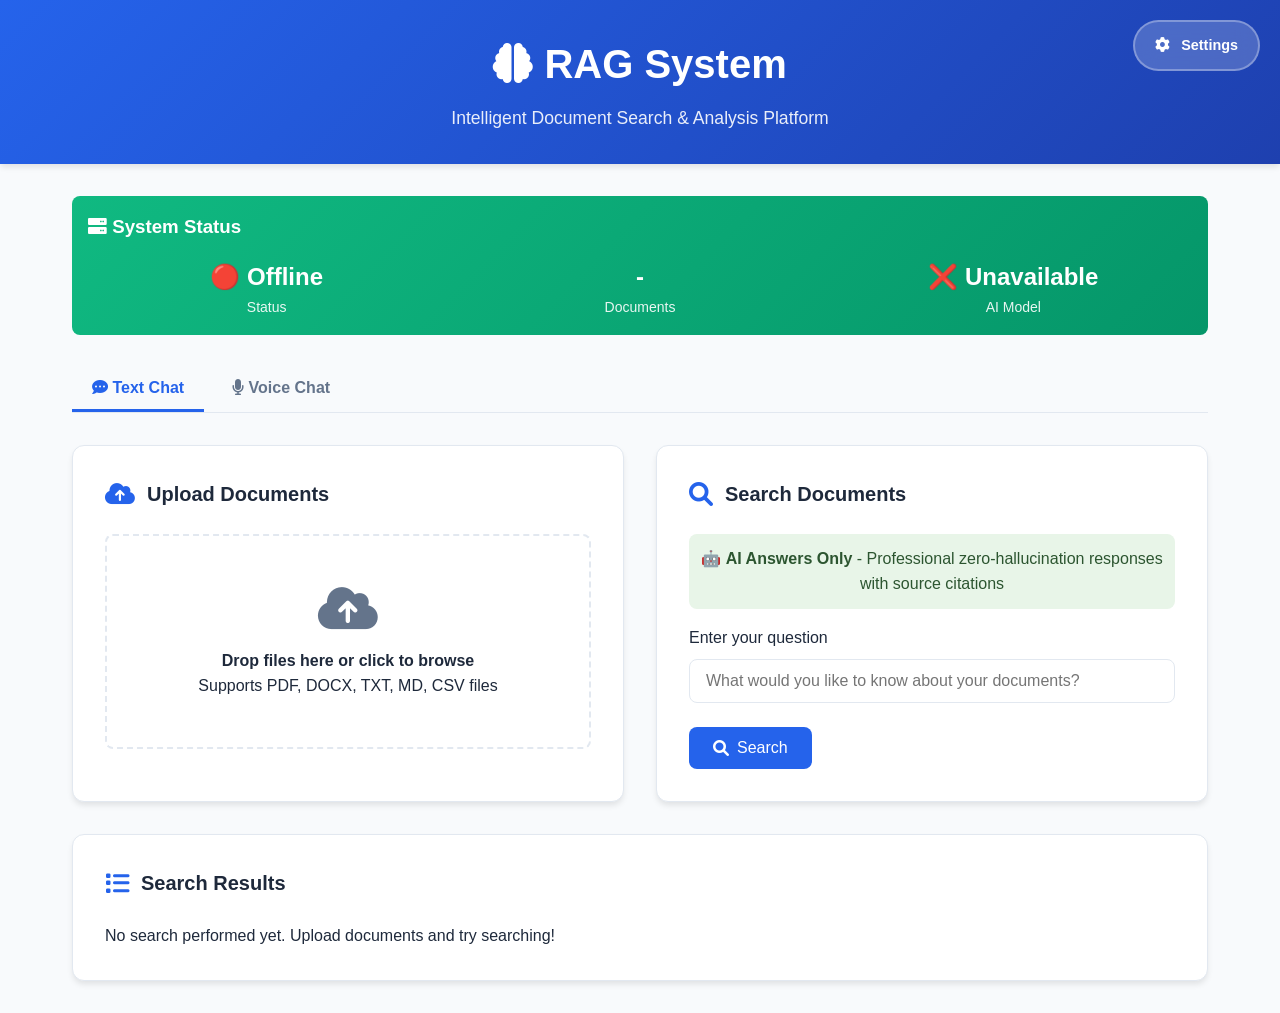
==== static/index.html @ 0ac364d0 "Initial commit" ====
<!DOCTYPE html>
<html lang="en">
<head>
    <meta charset="UTF-8">
    <meta name="viewport" content="width=device-width, initial-scale=1.0">
    <title>RAG System - Modern Interface</title>
    <link rel="stylesheet" href="https://cdnjs.cloudflare.com/ajax/libs/font-awesome/6.0.0/css/all.min.css">
    <style>
        :root {
            --primary-color: #2563eb;
            --secondary-color: #1e40af;
            --success-color: #10b981;
            --warning-color: #f59e0b;
            --error-color: #ef4444;
            --background-color: #f8fafc;
            --card-background: #ffffff;
            --text-primary: #1e293b;
            --text-secondary: #64748b;
            --border-color: #e2e8f0;
        }

        * {
            margin: 0;
            padding: 0;
            box-sizing: border-box;
        }

        body {
            font-family: -apple-system, BlinkMacSystemFont, 'Segoe UI', Roboto, Oxygen, Ubuntu, Cantarell, sans-serif;
            background-color: var(--background-color);
            color: var(--text-primary);
            line-height: 1.6;
        }

        .header {
            background: linear-gradient(135deg, var(--primary-color), var(--secondary-color));
            color: white;
            padding: 2rem 0;
            text-align: center;
            box-shadow: 0 4px 6px -1px rgba(0, 0, 0, 0.1);
            position: relative;
        }
        
        .settings-button {
            position: absolute;
            top: 20px;
            right: 20px;
            background: rgba(255, 255, 255, 0.2);
            color: white;
            border: 2px solid rgba(255, 255, 255, 0.3);
            border-radius: 50px;
            padding: 12px 20px;
            text-decoration: none;
            font-weight: 600;
            font-size: 0.9rem;
            transition: all 0.3s ease;
            backdrop-filter: blur(10px);
        }
        
        .settings-button:hover {
            background: rgba(255, 255, 255, 0.3);
            border-color: rgba(255, 255, 255, 0.5);
            transform: translateY(-2px);
            box-shadow: 0 5px 15px rgba(0, 0, 0, 0.2);
        }
        
        .settings-button i {
            margin-right: 8px;
        }

        .header h1 {
            font-size: 2.5rem;
            font-weight: 700;
            margin-bottom: 0.5rem;
        }

        .header p {
            font-size: 1.1rem;
            opacity: 0.9;
        }

        .container {
            max-width: 1200px;
            margin: 0 auto;
            padding: 2rem;
        }

        .grid {
            display: grid;
            grid-template-columns: 1fr 1fr;
            gap: 2rem;
            margin-top: 2rem;
        }

        .tab-nav {
            display: flex;
            gap: 0.5rem;
            margin-top: 2rem;
            border-bottom: 1px solid var(--border-color);
        }

        .tab-btn {
            padding: 0.75rem 1.25rem;
            border: none;
            background: none;
            font-size: 1rem;
            font-weight: 600;
            color: var(--text-secondary);
            cursor: pointer;
            border-bottom: 3px solid transparent;
            transition: color 0.2s, border-color 0.2s;
        }

        .tab-btn:hover {
            color: var(--primary-color);
        }

        .tab-btn.active {
            color: var(--primary-color);
            border-bottom-color: var(--primary-color);
        }

        .tab-panel {
            display: none;
        }

        .tab-panel.active {
            display: block;
        }

        #recordBtn {
            display: block;
            width: 100%;
            padding: 1.25rem;
            font-size: 1.1rem;
            font-weight: 600;
            border: none;
            border-radius: 8px;
            background: var(--primary-color);
            color: white;
            cursor: pointer;
            transition: background 0.2s ease;
        }

        #recordBtn:hover {
            background: var(--secondary-color);
        }

        #recordBtn.recording {
            background: var(--error-color);
        }

        #recordBtn:disabled {
            background: var(--border-color);
            color: var(--text-secondary);
            cursor: not-allowed;
        }

        .voice-status-line {
            margin-top: 0.75rem;
            color: var(--text-secondary);
            font-size: 0.9rem;
            text-align: center;
        }

        .lcd-display {
            background: #0f172a;
            color: #4ade80;
            font-family: 'Courier New', monospace;
            padding: 1rem;
            border-radius: 8px;
            min-height: 2.5rem;
            margin-bottom: 1rem;
            white-space: pre-wrap;
            word-break: break-word;
        }

        #voiceAudioPlayer {
            width: 100%;
            margin-top: 1rem;
        }

        .card {
            background: var(--card-background);
            border-radius: 12px;
            padding: 2rem;
            box-shadow: 0 4px 6px -1px rgba(0, 0, 0, 0.1);
            border: 1px solid var(--border-color);
            transition: transform 0.2s, box-shadow 0.2s;
        }

        .card:hover {
            transform: translateY(-2px);
            box-shadow: 0 8px 25px -5px rgba(0, 0, 0, 0.15);
        }

        .card-header {
            display: flex;
            align-items: center;
            margin-bottom: 1.5rem;
        }

        .card-header i {
            font-size: 1.5rem;
            margin-right: 0.75rem;
            color: var(--primary-color);
        }

        .card-header h3 {
            font-size: 1.25rem;
            font-weight: 600;
        }

        .upload-zone {
            border: 2px dashed var(--border-color);
            border-radius: 8px;
            padding: 3rem 2rem;
            text-align: center;
            transition: border-color 0.3s, background-color 0.3s;
            cursor: pointer;
        }

        .upload-zone:hover,
        .upload-zone.dragover {
            border-color: var(--primary-color);
            background-color: rgba(37, 99, 235, 0.05);
        }

        .upload-zone i {
            font-size: 3rem;
            color: var(--text-secondary);
            margin-bottom: 1rem;
        }

        .upload-zone.dragover i {
            color: var(--primary-color);
        }

        .form-group {
            margin-bottom: 1.5rem;
        }

        .form-label {
            display: block;
            margin-bottom: 0.5rem;
            font-weight: 500;
            color: var(--text-primary);
        }

        .form-input {
            width: 100%;
            padding: 0.75rem 1rem;
            border: 1px solid var(--border-color);
            border-radius: 8px;
            font-size: 1rem;
            transition: border-color 0.3s, box-shadow 0.3s;
        }

        .form-input:focus {
            outline: none;
            border-color: var(--primary-color);
            box-shadow: 0 0 0 3px rgba(37, 99, 235, 0.1);
        }

        .btn {
            display: inline-flex;
            align-items: center;
            justify-content: center;
            padding: 0.75rem 1.5rem;
            border: none;
            border-radius: 8px;
            font-size: 1rem;
            font-weight: 500;
            cursor: pointer;
            transition: all 0.2s;
            text-decoration: none;
            gap: 0.5rem;
        }

        .btn-primary {
            background-color: var(--primary-color);
            color: white;
        }

        .btn-primary:hover {
            background-color: var(--secondary-color);
            transform: translateY(-1px);
        }

        .btn-secondary {
            background-color: var(--text-secondary);
            color: white;
        }

        .btn-secondary:hover {
            background-color: #475569;
        }

        .btn:disabled {
            opacity: 0.6;
            cursor: not-allowed;
            transform: none;
        }

        .search-modes {
            margin-bottom: 1rem;
        }

        .results-container {
            margin-top: 2rem;
            max-height: 400px;
            overflow-y: auto;
        }

        .result-item {
            background: var(--card-background);
            border: 1px solid var(--border-color);
            border-radius: 8px;
            padding: 1rem;
            margin-bottom: 1rem;
        }

        .result-header {
            display: flex;
            justify-content: between;
            align-items: center;
            margin-bottom: 0.5rem;
        }

        .result-title {
            font-weight: 600;
            color: var(--primary-color);
        }

        .result-score {
            font-size: 0.875rem;
            color: var(--text-secondary);
        }

        .result-content {
            color: var(--text-secondary);
            line-height: 1.5;
        }

        .status-indicator {
            display: inline-flex;
            align-items: center;
            gap: 0.5rem;
            padding: 0.25rem 0.75rem;
            border-radius: 20px;
            font-size: 0.875rem;
            font-weight: 500;
        }

        .status-success {
            background-color: rgba(16, 185, 129, 0.1);
            color: var(--success-color);
        }

        .status-error {
            background-color: rgba(239, 68, 68, 0.1);
            color: var(--error-color);
        }

        .status-loading {
            background-color: rgba(245, 158, 11, 0.1);
            color: var(--warning-color);
        }

        .upload-progress-item {
            padding: 0.75rem 1rem;
            border-radius: 8px;
            background-color: rgba(245, 158, 11, 0.05);
            margin-bottom: 0.75rem;
        }

        .upload-progress-header {
            display: flex;
            justify-content: space-between;
            align-items: center;
            font-size: 0.875rem;
            font-weight: 500;
            color: var(--text-secondary);
            margin-bottom: 0.5rem;
        }

        .upload-progress-bar-track {
            width: 100%;
            height: 8px;
            border-radius: 4px;
            background-color: var(--border-color);
            overflow: hidden;
        }

        .upload-progress-bar-fill {
            height: 100%;
            width: 0%;
            border-radius: 4px;
            background-color: var(--primary-color);
            transition: width 0.2s ease;
        }

        .full-width {
            grid-column: 1 / -1;
        }

        .loading {
            display: none;
            text-align: center;
            padding: 2rem;
        }

        .loading.show {
            display: block;
        }

        .spinner {
            border: 3px solid var(--border-color);
            border-top: 3px solid var(--primary-color);
            border-radius: 50%;
            width: 40px;
            height: 40px;
            animation: spin 1s linear infinite;
            margin: 0 auto 1rem;
        }

        @keyframes spin {
            0% { transform: rotate(0deg); }
            100% { transform: rotate(360deg); }
        }

        @media (max-width: 768px) {
            .grid {
                grid-template-columns: 1fr;
            }
            
            .container {
                padding: 1rem;
            }
            
            .header h1 {
                font-size: 2rem;
            }
        }

        .system-info {
            background: linear-gradient(135deg, #10b981, #059669);
            color: white;
            padding: 1rem;
            border-radius: 8px;
            margin-bottom: 1rem;
        }

        .info-grid {
            display: grid;
            grid-template-columns: repeat(auto-fit, minmax(200px, 1fr));
            gap: 1rem;
            margin-top: 1rem;
        }

        .info-item {
            text-align: center;
        }

        .info-value {
            font-size: 1.5rem;
            font-weight: 700;
        }

        .info-label {
            font-size: 0.875rem;
            opacity: 0.9;
        }
    </style>
</head>
<body>
    <div class="header">
        <a href="/admin" class="settings-button" title="Admin Settings">
            <i class="fas fa-cog"></i>
            Settings
        </a>
        <h1><i class="fas fa-brain"></i> RAG System</h1>
        <p>Intelligent Document Search & Analysis Platform</p>
    </div>

    <div class="container">
        <!-- System Status -->
        <div class="system-info">
            <h3><i class="fas fa-server"></i> System Status</h3>
            <div class="info-grid">
                <div class="info-item">
                    <div class="info-value" id="status-indicator">🟢</div>
                    <div class="info-label">Status</div>
                </div>
                <div class="info-item">
                    <div class="info-value" id="document-count">-</div>
                    <div class="info-label">Documents</div>
                </div>
                <div class="info-item">
                    <div class="info-value" id="llm-status">-</div>
                    <div class="info-label">AI Model</div>
                </div>
            </div>
        </div>

        <div class="tab-nav">
            <button class="tab-btn active" data-tab="textTab"><i class="fas fa-comment-dots"></i> Text Chat</button>
            <button class="tab-btn" data-tab="voiceTab"><i class="fas fa-microphone"></i> Voice Chat</button>
        </div>

        <div id="textTab" class="tab-panel active">
            <div class="grid">
                <!-- Document Upload -->
                <div class="card">
                    <div class="card-header">
                        <i class="fas fa-cloud-upload-alt"></i>
                        <h3>Upload Documents</h3>
                    </div>
                    <div class="upload-zone" id="uploadZone">
                        <i class="fas fa-cloud-upload-alt"></i>
                        <h4>Drop files here or click to browse</h4>
                        <p>Supports PDF, DOCX, TXT, MD, CSV files</p>
                        <input type="file" id="fileInput" multiple accept=".pdf,.docx,.txt,.md,.csv" style="display: none;">
                    </div>
                    <div id="uploadProgress"></div>
                </div>

                <!-- Document Query -->
                <div class="card">
                    <div class="card-header">
                        <i class="fas fa-search"></i>
                        <h3>Search Documents</h3>
                    </div>

                    <div class="search-modes">
                        <div style="padding: 12px; background: #e8f5e8; border-radius: 8px; color: #2c5530; text-align: center;">
                            🤖 <strong>AI Answers Only</strong> - Professional zero-hallucination responses with source citations
                        </div>
                    </div>

                    <div class="form-group">
                        <label class="form-label" for="queryInput">Enter your question</label>
                        <input type="text" id="queryInput" class="form-input"
                               placeholder="What would you like to know about your documents?">
                    </div>

                    <button class="btn btn-primary" id="searchBtn">
                        <i class="fas fa-search"></i>
                        Search
                    </button>

                    <div class="loading" id="searchLoading">
                        <div class="spinner"></div>
                        <p>Searching documents...</p>
                    </div>
                </div>

                <!-- Search Results -->
                <div class="card full-width">
                    <div class="card-header">
                        <i class="fas fa-list"></i>
                        <h3>Search Results</h3>
                    </div>
                    <div id="searchResults">
                        <p class="text-center">No search performed yet. Upload documents and try searching!</p>
                    </div>
                </div>
            </div>
        </div>

        <div id="voiceTab" class="tab-panel">
            <div class="grid">
                <!-- Voice Recording -->
                <div class="card">
                    <div class="card-header">
                        <i class="fas fa-microphone"></i>
                        <h3>Ask by Voice</h3>
                    </div>
                    <p style="margin-bottom: 1rem; color: var(--text-secondary);">
                        Simulates the ESP32 tutor device using this computer's microphone and speaker:
                        record a question → speech-to-text → RAG tutor → text-to-speech → playback.
                    </p>
                    <button id="recordBtn">Hold to Record</button>
                    <div class="voice-status-line" id="voiceStatusLine">Press and hold the button, ask a question, then release</div>
                </div>

                <!-- Voice Response -->
                <div class="card full-width">
                    <div class="card-header">
                        <i class="fas fa-comment"></i>
                        <h3>Voice Response</h3>
                    </div>
                    <div class="form-group">
                        <label class="form-label">Transcript (what the mic heard)</label>
                        <div class="lcd-display" id="voiceTranscriptBox">—</div>
                    </div>
                    <div class="form-group">
                        <label class="form-label">Tutor's answer (shown, as if on the LCD)</label>
                        <div id="voiceAnswerBox">
                            <p class="text-center">No voice question asked yet.</p>
                        </div>
                    </div>
                    <audio id="voiceAudioPlayer" controls></audio>
                </div>
            </div>
        </div>
    </div>

    <script>
        // API Base URL
        const API_BASE = window.location.origin;
        
        // Global state
        let isSearching = false;

        // Voice tab state
        let mediaRecorder = null;
        let audioChunks = [];
        let voiceStream = null;

        // Initialize the application
        document.addEventListener('DOMContentLoaded', function() {
            initializeEventListeners();
            loadSystemStatus();
            loadDocumentCount();
        });

        function initializeEventListeners() {
            // Tabs
            document.querySelectorAll('.tab-btn').forEach((btn) => {
                btn.addEventListener('click', () => switchTab(btn.dataset.tab));
            });

            // File upload
            const uploadZone = document.getElementById('uploadZone');
            const fileInput = document.getElementById('fileInput');

            uploadZone.addEventListener('click', () => fileInput.click());
            uploadZone.addEventListener('dragover', handleDragOver);
            uploadZone.addEventListener('dragleave', handleDragLeave);
            uploadZone.addEventListener('drop', handleDrop);
            fileInput.addEventListener('change', handleFileSelect);

            // AI-only mode - no mode buttons to handle

            // Search
            const searchBtn = document.getElementById('searchBtn');
            const queryInput = document.getElementById('queryInput');

            searchBtn.addEventListener('click', performSearch);
            queryInput.addEventListener('keypress', function(e) {
                if (e.key === 'Enter') {
                    performSearch();
                }
            });

            // Voice recording
            const recordBtn = document.getElementById('recordBtn');
            recordBtn.addEventListener('mousedown', startRecording);
            recordBtn.addEventListener('mouseup', stopRecording);
            recordBtn.addEventListener('mouseleave', () => {
                if (mediaRecorder && mediaRecorder.state === 'recording') stopRecording();
            });
            recordBtn.addEventListener('touchstart', (e) => { e.preventDefault(); startRecording(); });
            recordBtn.addEventListener('touchend', (e) => { e.preventDefault(); stopRecording(); });
        }

        function switchTab(tabId) {
            document.querySelectorAll('.tab-btn').forEach((btn) => {
                btn.classList.toggle('active', btn.dataset.tab === tabId);
            });
            document.querySelectorAll('.tab-panel').forEach((panel) => {
                panel.classList.toggle('active', panel.id === tabId);
            });
        }

        // File upload handlers
        function handleDragOver(e) {
            e.preventDefault();
            e.currentTarget.classList.add('dragover');
        }

        function handleDragLeave(e) {
            e.preventDefault();
            e.currentTarget.classList.remove('dragover');
        }

        function handleDrop(e) {
            e.preventDefault();
            e.currentTarget.classList.remove('dragover');
            const files = e.dataTransfer.files;
            uploadFiles(files);
        }

        function handleFileSelect(e) {
            const files = e.target.files;
            uploadFiles(files);
        }

        async function getCsrfToken() {
            const response = await fetch(`${API_BASE}/api/v1/csrf-token`);
            const data = await response.json();
            return data.csrf_token;
        }

        // Voice tab handlers
        async function startRecording() {
            const voiceStatusLine = document.getElementById('voiceStatusLine');
            const recordBtn = document.getElementById('recordBtn');

            try {
                voiceStream = await navigator.mediaDevices.getUserMedia({ audio: true });
            } catch (error) {
                voiceStatusLine.textContent = `Microphone access denied or unavailable: ${error.message}`;
                return;
            }

            audioChunks = [];
            mediaRecorder = new MediaRecorder(voiceStream);
            mediaRecorder.ondataavailable = (event) => {
                if (event.data.size > 0) audioChunks.push(event.data);
            };
            mediaRecorder.start();

            recordBtn.classList.add('recording');
            recordBtn.textContent = 'Recording... release to send';
            voiceStatusLine.textContent = 'Listening...';
        }

        function stopRecording() {
            const voiceStatusLine = document.getElementById('voiceStatusLine');
            const recordBtn = document.getElementById('recordBtn');

            if (!mediaRecorder || mediaRecorder.state === 'inactive') return;

            recordBtn.classList.remove('recording');
            recordBtn.disabled = true;
            recordBtn.textContent = 'Processing...';
            voiceStatusLine.textContent = 'Transcribing, thinking, and generating speech - this can take a few seconds...';

            mediaRecorder.addEventListener('stop', async () => {
                voiceStream.getTracks().forEach((track) => track.stop());
                const audioBlob = new Blob(audioChunks, { type: 'audio/webm' });
                await sendVoiceQuery(audioBlob);
            }, { once: true });

            mediaRecorder.stop();
        }

        async function sendVoiceQuery(audioBlob) {
            const voiceStatusLine = document.getElementById('voiceStatusLine');
            const recordBtn = document.getElementById('recordBtn');
            const transcriptBox = document.getElementById('voiceTranscriptBox');
            const answerBox = document.getElementById('voiceAnswerBox');
            const audioPlayer = document.getElementById('voiceAudioPlayer');

            try {
                const csrfToken = await getCsrfToken();
                const formData = new FormData();
                formData.append('audio', audioBlob, 'question.webm');

                const response = await fetch(`${API_BASE}/api/v1/voice/query`, {
                    method: 'POST',
                    headers: {
                        'X-CSRF-Token': csrfToken
                    },
                    body: formData
                });

                const result = await response.json();

                if (!response.ok) {
                    answerBox.innerHTML = `<div class="status-indicator status-error"><i class="fas fa-times"></i> ${result.detail || `Request failed (status ${response.status})`}</div>`;
                    return;
                }

                transcriptBox.textContent = result.transcript || '(nothing heard)';
                answerBox.textContent = result.answer_text;

                audioPlayer.src = `data:audio/wav;base64,${result.audio_base64}`;
                try {
                    await audioPlayer.play();
                    voiceStatusLine.textContent = 'Press and hold the button, ask a question, then release';
                } catch (playError) {
                    console.warn('Autoplay was blocked, use the play button:', playError);
                    voiceStatusLine.textContent = 'Answer ready — press play below to hear it (autoplay was blocked by your browser).';
                }
            } catch (error) {
                answerBox.innerHTML = `<div class="status-indicator status-error"><i class="fas fa-times"></i> Network or processing error: ${error.message}</div>`;
                voiceStatusLine.textContent = 'Press and hold the button, ask a question, then release';
            } finally {
                recordBtn.disabled = false;
                recordBtn.textContent = 'Hold to Record';
            }
        }

        function formatEta(seconds) {
            if (!isFinite(seconds) || seconds < 1) return 'a moment';
            if (seconds < 60) return `${Math.ceil(seconds)}s`;
            const minutes = Math.floor(seconds / 60);
            const secs = Math.round(seconds % 60);
            return `${minutes}m ${secs}s`;
        }

        function uploadFileWithProgress(url, formData, csrfToken, onProgress) {
            return new Promise((resolve, reject) => {
                const xhr = new XMLHttpRequest();
                xhr.open('POST', url);
                xhr.setRequestHeader('X-CSRF-Token', csrfToken);

                const startTime = Date.now();

                xhr.upload.onprogress = (event) => {
                    if (!event.lengthComputable) return;
                    const percent = Math.round((event.loaded / event.total) * 100);
                    const elapsedSeconds = (Date.now() - startTime) / 1000;
                    const speed = elapsedSeconds > 0 ? event.loaded / elapsedSeconds : 0;
                    const remainingBytes = event.total - event.loaded;
                    const etaSeconds = speed > 0 ? remainingBytes / speed : null;
                    onProgress(percent, etaSeconds);
                };

                xhr.onload = () => {
                    let data = null;
                    try {
                        data = JSON.parse(xhr.responseText);
                    } catch (e) {
                        // Non-JSON response, leave data as null
                    }
                    if (xhr.status >= 200 && xhr.status < 300) {
                        resolve(data);
                    } else {
                        reject(new Error((data && data.detail) || `Upload failed (status ${xhr.status})`));
                    }
                };

                xhr.onerror = () => reject(new Error('Network error during upload'));

                xhr.send(formData);
            });
        }

        async function uploadFiles(files) {
            const progressDiv = document.getElementById('uploadProgress');
            progressDiv.innerHTML = '';

            const csrfToken = await getCsrfToken();

            for (let file of files) {
                const formData = new FormData();
                formData.append('file', file);

                const progressItem = document.createElement('div');
                progressItem.className = 'upload-progress-item';
                progressItem.innerHTML = `
                    <div class="upload-progress-header">
                        <span><i class="fas fa-spinner fa-spin"></i> ${file.name}</span>
                        <span class="upload-progress-status">0%</span>
                    </div>
                    <div class="upload-progress-bar-track">
                        <div class="upload-progress-bar-fill"></div>
                    </div>
                `;
                progressDiv.appendChild(progressItem);

                const statusEl = progressItem.querySelector('.upload-progress-status');
                const fillEl = progressItem.querySelector('.upload-progress-bar-fill');

                try {
                    await uploadFileWithProgress(
                        `${API_BASE}/api/v1/documents`,
                        formData,
                        csrfToken,
                        (percent, etaSeconds) => {
                            fillEl.style.width = `${percent}%`;
                            if (percent >= 100) {
                                statusEl.textContent = 'Processing...';
                            } else if (etaSeconds != null) {
                                statusEl.textContent = `${percent}% · ~${formatEta(etaSeconds)} left`;
                            } else {
                                statusEl.textContent = `${percent}%`;
                            }
                        }
                    );

                    progressItem.className = 'status-indicator status-success';
                    progressItem.innerHTML = `<i class="fas fa-check"></i> ${file.name} uploaded successfully`;
                    loadDocumentCount(); // Refresh document count
                } catch (error) {
                    progressItem.className = 'status-indicator status-error';
                    progressItem.innerHTML = `<i class="fas fa-times"></i> Error uploading ${file.name}: ${error.message}`;
                }
            }
        }

        async function performSearch() {
            if (isSearching) return;

            const query = document.getElementById('queryInput').value.trim();
            if (!query) {
                alert('Please enter a search query');
                return;
            }

            isSearching = true;
            const searchBtn = document.getElementById('searchBtn');
            const loadingDiv = document.getElementById('searchLoading');
            const resultsDiv = document.getElementById('searchResults');

            searchBtn.disabled = true;
            loadingDiv.classList.add('show');
            resultsDiv.innerHTML = '';

            try {
                // Use single AI-only endpoint
                const endpoint = '/api/v1/query';
                const requestBody = { query };
                const csrfToken = await getCsrfToken();

                const response = await fetch(`${API_BASE}${endpoint}`, {
                    method: 'POST',
                    headers: {
                        'Content-Type': 'application/json',
                        'X-CSRF-Token': csrfToken
                    },
                    body: JSON.stringify(requestBody)
                });

                if (response.ok) {
                    const result = await response.json();
                    console.log('API Response:', result); // Debug log
                    displaySearchResults(result);
                } else {
                    const error = await response.json();
                    console.log('API Error:', error); // Debug log
                    resultsDiv.innerHTML = `<div class="status-indicator status-error">
                        <i class="fas fa-exclamation-triangle"></i> Search failed: ${error.detail}
                    </div>`;
                }
            } catch (error) {
                resultsDiv.innerHTML = `<div class="status-indicator status-error">
                    <i class="fas fa-exclamation-triangle"></i> Network error during search
                </div>`;
            } finally {
                isSearching = false;
                searchBtn.disabled = false;
                loadingDiv.classList.remove('show');
            }
        }

        function displaySearchResults(result) {
            const resultsDiv = document.getElementById('searchResults');
            
            console.log('Displaying results:', result); // Debug log
            
            if (!result || !result.answer) {
                resultsDiv.innerHTML = '<p>No results found for your query.</p>';
                return;
            }

            let html = '';
            
            try {
                // Show AI answer (this is the main response format from our API)
                html += `<div class="result-item" style="border-left: 4px solid var(--primary-color);">
                    <div class="result-header">
                        <span class="result-title"><i class="fas fa-robot"></i> AI Answer</span>
                        <span class="result-score">Confidence: ${((result.confidence || 0) * 100).toFixed(1)}%</span>
                    </div>
                    <div class="result-content" style="white-space: pre-wrap;">${result.answer}</div>
                </div>`;

                // Show sources if available
                if (result.sources && result.sources.length > 0) {
                    html += `<div class="result-item">
                        <div class="result-header">
                            <span class="result-title"><i class="fas fa-book"></i> Sources (${result.sources.length})</span>
                        </div>
                        <div class="result-content">`;
                    
                    result.sources.forEach((source, index) => {
                        html += `<div style="margin-bottom: 0.5rem;">
                            <strong>Source ${source.id}:</strong> Document ${source.document_id} 
                            (Similarity: ${((source.similarity || 0) * 100).toFixed(1)}%)
                            <br><a href="${source.download_url}" target="_blank">Download Document</a>
                        </div>`;
                    });
                    
                    html += `</div></div>`;
                }

                resultsDiv.innerHTML = html;
            } catch (error) {
                console.error('Error displaying results:', error);
                resultsDiv.innerHTML = `<div class="status-indicator status-error">
                    <i class="fas fa-exclamation-triangle"></i> Error displaying results
                </div>`;
            }
        }

        async function loadSystemStatus() {
            try {
                const response = await fetch(`${API_BASE}/health`);
                const status = response.ok ? '🟢 Online' : '🔴 Offline';
                document.getElementById('status-indicator').textContent = status;
            } catch (error) {
                document.getElementById('status-indicator').textContent = '🔴 Offline';
            }
        }

        async function loadDocumentCount() {
            try {
                const response = await fetch(`${API_BASE}/api/v1/documents`);
                if (response.ok) {
                    const data = await response.json();
                    document.getElementById('document-count').textContent = data.total || 0;
                }
            } catch (error) {
                document.getElementById('document-count').textContent = '-';
            }
        }

        // Load LLM status
        async function loadLLMStatus() {
            try {
                const response = await fetch(`${API_BASE}/api/v1/llm/status`);
                if (response.ok) {
                    const data = await response.json();
                    document.getElementById('llm-status').textContent = data.available ? '✅ Ready' : '❌ Unavailable';
                } else {
                    document.getElementById('llm-status').textContent = '❌ Unavailable';
                }
            } catch (error) {
                document.getElementById('llm-status').textContent = '❌ Unavailable';
            }
        }

        // Initialize LLM status
        loadLLMStatus();
    </script>
</body>
</html>
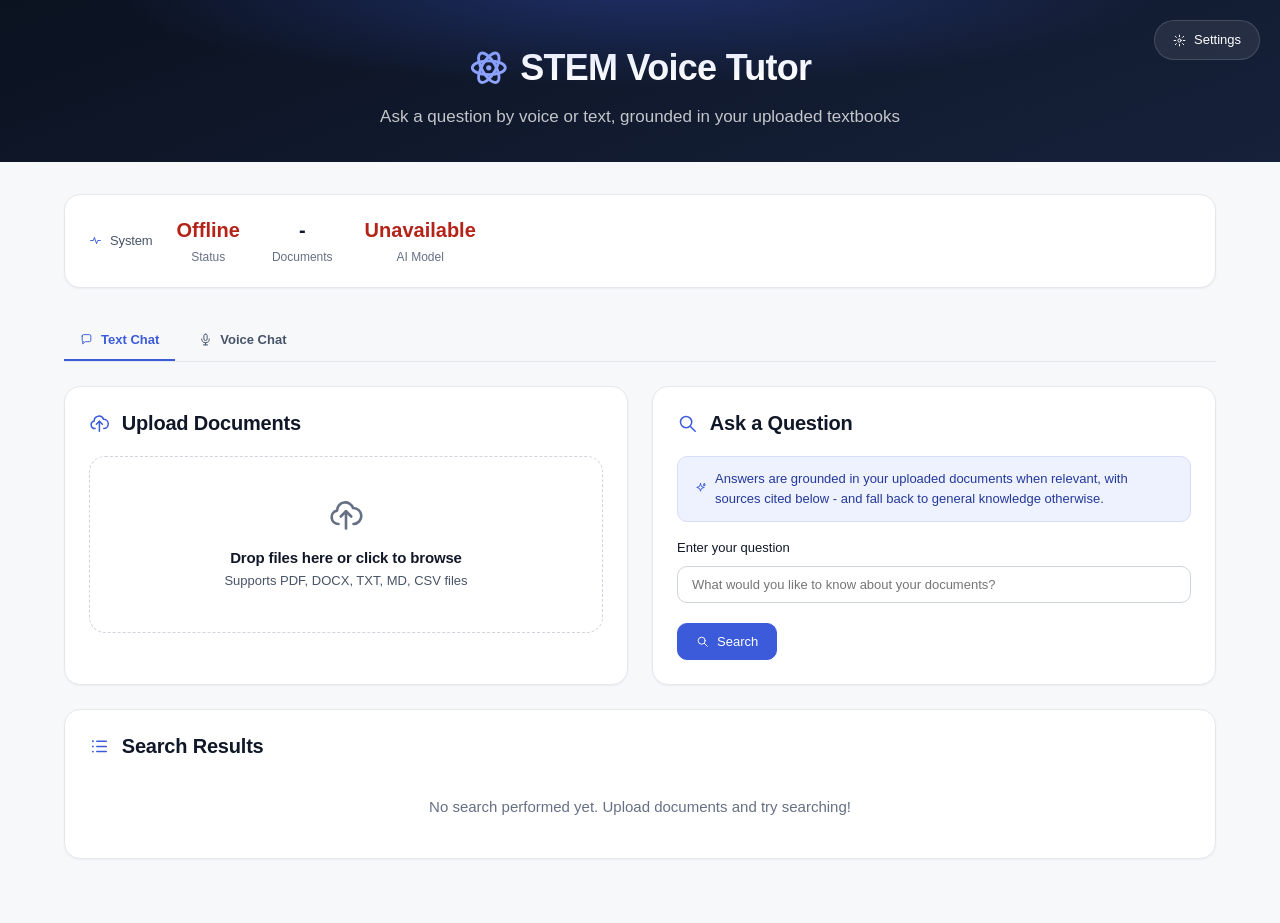
==== commit d01864bc: "Add conversation memory, source citations, hardware protocol; remove Swiss compliance subsystem Repu" ====
--- a/static/index.html
+++ b/static/index.html
@@ -3,493 +3,454 @@
 <head>
     <meta charset="UTF-8">
     <meta name="viewport" content="width=device-width, initial-scale=1.0">
-    <title>RAG System - Modern Interface</title>
-    <link rel="stylesheet" href="https://cdnjs.cloudflare.com/ajax/libs/font-awesome/6.0.0/css/all.min.css">
+    <title>STEM Voice Tutor</title>
+    <link rel="stylesheet" href="/static/theme.css">
     <style>
-        :root {
-            --primary-color: #2563eb;
-            --secondary-color: #1e40af;
-            --success-color: #10b981;
-            --warning-color: #f59e0b;
-            --error-color: #ef4444;
-            --background-color: #f8fafc;
-            --card-background: #ffffff;
-            --text-primary: #1e293b;
-            --text-secondary: #64748b;
-            --border-color: #e2e8f0;
-        }
-
-        * {
-            margin: 0;
-            padding: 0;
-            box-sizing: border-box;
-        }
-
-        body {
-            font-family: -apple-system, BlinkMacSystemFont, 'Segoe UI', Roboto, Oxygen, Ubuntu, Cantarell, sans-serif;
-            background-color: var(--background-color);
-            color: var(--text-primary);
-            line-height: 1.6;
-        }
-
         .header {
-            background: linear-gradient(135deg, var(--primary-color), var(--secondary-color));
+            background: linear-gradient(160deg, var(--color-ink) 0%, var(--color-ink-soft) 100%);
             color: white;
-            padding: 2rem 0;
+            padding: var(--space-10) var(--space-6) var(--space-8);
             text-align: center;
-            box-shadow: 0 4px 6px -1px rgba(0, 0, 0, 0.1);
             position: relative;
-        }
-        
+            overflow: hidden;
+        }
+
+        .header::before {
+            content: "";
+            position: absolute;
+            inset: 0;
+            background: radial-gradient(60% 90% at 50% -10%, rgba(59, 91, 219, 0.35), transparent 70%);
+            pointer-events: none;
+        }
+
         .settings-button {
             position: absolute;
-            top: 20px;
-            right: 20px;
-            background: rgba(255, 255, 255, 0.2);
+            top: var(--space-5);
+            right: var(--space-5);
+            display: inline-flex;
+            align-items: center;
+            gap: var(--space-2);
+            background: rgba(255, 255, 255, 0.08);
             color: white;
-            border: 2px solid rgba(255, 255, 255, 0.3);
-            border-radius: 50px;
-            padding: 12px 20px;
+            border: 1px solid var(--color-ink-border);
+            border-radius: var(--radius-full);
+            padding: 9px 18px;
             text-decoration: none;
-            font-weight: 600;
-            font-size: 0.9rem;
-            transition: all 0.3s ease;
-            backdrop-filter: blur(10px);
-        }
-        
+            font-weight: var(--font-medium);
+            font-size: var(--text-sm);
+            transition: background var(--duration-base) var(--ease-out), transform var(--duration-base) var(--ease-out);
+        }
+
         .settings-button:hover {
-            background: rgba(255, 255, 255, 0.3);
-            border-color: rgba(255, 255, 255, 0.5);
-            transform: translateY(-2px);
-            box-shadow: 0 5px 15px rgba(0, 0, 0, 0.2);
-        }
-        
-        .settings-button i {
-            margin-right: 8px;
-        }
-
-        .header h1 {
-            font-size: 2.5rem;
-            font-weight: 700;
-            margin-bottom: 0.5rem;
-        }
+            background: rgba(255, 255, 255, 0.16);
+            transform: translateY(-1px);
+            color: white;
+        }
+
+        .header-brand {
+            display: inline-flex;
+            align-items: center;
+            gap: var(--space-3);
+            font-size: var(--text-3xl);
+            font-weight: var(--font-bold);
+            letter-spacing: -0.02em;
+        }
+
+        .header-brand .icon { width: 1.1em; height: 1.1em; color: #8fa4ff; }
 
         .header p {
-            font-size: 1.1rem;
-            opacity: 0.9;
+            font-size: var(--text-md);
+            color: rgba(255, 255, 255, 0.75);
+            margin-top: var(--space-2);
+            position: relative;
         }
 
         .container {
             max-width: 1200px;
             margin: 0 auto;
-            padding: 2rem;
+            padding: var(--space-8) var(--space-6) var(--space-16);
         }
 
         .grid {
             display: grid;
             grid-template-columns: 1fr 1fr;
-            gap: 2rem;
-            margin-top: 2rem;
+            gap: var(--space-6);
+            margin-top: var(--space-6);
         }
 
         .tab-nav {
             display: flex;
-            gap: 0.5rem;
-            margin-top: 2rem;
-            border-bottom: 1px solid var(--border-color);
+            gap: var(--space-2);
+            margin-top: var(--space-8);
+            border-bottom: 1px solid var(--color-border);
         }
 
         .tab-btn {
-            padding: 0.75rem 1.25rem;
+            display: inline-flex;
+            align-items: center;
+            gap: var(--space-2);
+            padding: var(--space-3) var(--space-4);
             border: none;
             background: none;
-            font-size: 1rem;
-            font-weight: 600;
-            color: var(--text-secondary);
+            font-family: inherit;
+            font-size: var(--text-sm);
+            font-weight: var(--font-semibold);
+            color: var(--color-text-secondary);
             cursor: pointer;
-            border-bottom: 3px solid transparent;
-            transition: color 0.2s, border-color 0.2s;
-        }
-
-        .tab-btn:hover {
-            color: var(--primary-color);
-        }
+            border-bottom: 2px solid transparent;
+            transition: color var(--duration-fast) var(--ease-out), border-color var(--duration-fast) var(--ease-out);
+        }
+
+        .tab-btn:hover { color: var(--color-text); }
 
         .tab-btn.active {
-            color: var(--primary-color);
-            border-bottom-color: var(--primary-color);
-        }
-
-        .tab-panel {
-            display: none;
-        }
-
-        .tab-panel.active {
-            display: block;
-        }
+            color: var(--color-accent);
+            border-bottom-color: var(--color-accent);
+        }
+
+        .tab-panel { display: none; }
+        .tab-panel.active { display: block; animation: fadeSlideUp var(--duration-slow) var(--ease-out) both; }
 
         #recordBtn {
-            display: block;
+            display: inline-flex;
+            align-items: center;
+            justify-content: center;
+            gap: var(--space-2);
             width: 100%;
-            padding: 1.25rem;
-            font-size: 1.1rem;
-            font-weight: 600;
+            padding: var(--space-5);
+            font-family: inherit;
+            font-size: var(--text-md);
+            font-weight: var(--font-semibold);
             border: none;
-            border-radius: 8px;
-            background: var(--primary-color);
+            border-radius: var(--radius-lg);
+            background: var(--color-accent);
             color: white;
             cursor: pointer;
-            transition: background 0.2s ease;
-        }
-
-        #recordBtn:hover {
-            background: var(--secondary-color);
-        }
+            transition: background var(--duration-fast) var(--ease-out), transform var(--duration-fast) var(--ease-out), box-shadow var(--duration-base) var(--ease-out);
+            box-shadow: var(--shadow-sm);
+        }
+
+        #recordBtn:hover { background: var(--color-accent-hover); box-shadow: var(--shadow-md); }
+        #recordBtn:active { transform: scale(0.99); }
 
         #recordBtn.recording {
-            background: var(--error-color);
+            background: var(--color-danger);
+            animation: recordPulse 1.4s var(--ease-in-out) infinite;
+        }
+
+        @keyframes recordPulse {
+            0%, 100% { box-shadow: 0 0 0 0 rgba(180, 35, 24, 0.35); }
+            50% { box-shadow: 0 0 0 10px rgba(180, 35, 24, 0); }
         }
 
         #recordBtn:disabled {
-            background: var(--border-color);
-            color: var(--text-secondary);
+            background: var(--color-border);
+            color: var(--color-text-tertiary);
             cursor: not-allowed;
+            box-shadow: none;
         }
 
         .voice-status-line {
-            margin-top: 0.75rem;
-            color: var(--text-secondary);
-            font-size: 0.9rem;
+            margin-top: var(--space-3);
+            color: var(--color-text-secondary);
+            font-size: var(--text-sm);
             text-align: center;
         }
 
         .lcd-display {
-            background: #0f172a;
-            color: #4ade80;
-            font-family: 'Courier New', monospace;
-            padding: 1rem;
-            border-radius: 8px;
+            background: var(--color-ink);
+            color: #7ee787;
+            font-family: var(--font-mono);
+            font-size: var(--text-sm);
+            padding: var(--space-4);
+            border-radius: var(--radius-md);
             min-height: 2.5rem;
-            margin-bottom: 1rem;
+            margin-bottom: var(--space-4);
             white-space: pre-wrap;
             word-break: break-word;
         }
 
-        #voiceAudioPlayer {
-            width: 100%;
-            margin-top: 1rem;
-        }
-
-        .card {
-            background: var(--card-background);
-            border-radius: 12px;
-            padding: 2rem;
-            box-shadow: 0 4px 6px -1px rgba(0, 0, 0, 0.1);
-            border: 1px solid var(--border-color);
-            transition: transform 0.2s, box-shadow 0.2s;
-        }
-
-        .card:hover {
-            transform: translateY(-2px);
-            box-shadow: 0 8px 25px -5px rgba(0, 0, 0, 0.15);
-        }
+        #voiceAudioPlayer { width: 100%; margin-top: var(--space-4); }
+
+        .card { padding: var(--space-6); }
+        .card:hover { box-shadow: var(--shadow-md); }
 
         .card-header {
             display: flex;
             align-items: center;
-            margin-bottom: 1.5rem;
-        }
-
-        .card-header i {
-            font-size: 1.5rem;
-            margin-right: 0.75rem;
-            color: var(--primary-color);
+            gap: var(--space-3);
+            margin-bottom: var(--space-5);
+        }
+
+        .card-header .icon {
+            width: 1.3rem;
+            height: 1.3rem;
+            color: var(--color-accent);
         }
 
         .card-header h3 {
-            font-size: 1.25rem;
-            font-weight: 600;
+            font-size: var(--text-lg);
         }
 
         .upload-zone {
-            border: 2px dashed var(--border-color);
-            border-radius: 8px;
-            padding: 3rem 2rem;
+            border: 1.5px dashed var(--color-border-strong);
+            border-radius: var(--radius-lg);
+            padding: var(--space-10) var(--space-6);
             text-align: center;
-            transition: border-color 0.3s, background-color 0.3s;
+            transition: border-color var(--duration-base) var(--ease-out), background-color var(--duration-base) var(--ease-out);
             cursor: pointer;
         }
 
         .upload-zone:hover,
         .upload-zone.dragover {
-            border-color: var(--primary-color);
-            background-color: rgba(37, 99, 235, 0.05);
-        }
-
-        .upload-zone i {
-            font-size: 3rem;
-            color: var(--text-secondary);
-            margin-bottom: 1rem;
-        }
-
-        .upload-zone.dragover i {
-            color: var(--primary-color);
-        }
-
-        .form-group {
-            margin-bottom: 1.5rem;
-        }
+            border-color: var(--color-accent);
+            background-color: var(--color-accent-soft);
+        }
+
+        .upload-zone .icon {
+            width: 2.25rem;
+            height: 2.25rem;
+            color: var(--color-text-tertiary);
+            margin-bottom: var(--space-3);
+            transition: color var(--duration-base) var(--ease-out), transform var(--duration-base) var(--ease-out);
+        }
+
+        .upload-zone:hover .icon { transform: translateY(-2px); }
+        .upload-zone.dragover .icon { color: var(--color-accent); }
+
+        .upload-zone h4 { font-size: var(--text-base); font-weight: var(--font-semibold); margin-bottom: var(--space-1); }
+        .upload-zone p { color: var(--color-text-secondary); font-size: var(--text-sm); margin-top: var(--space-1); }
+
+        .form-group { margin-bottom: var(--space-5); }
 
         .form-label {
             display: block;
-            margin-bottom: 0.5rem;
-            font-weight: 500;
-            color: var(--text-primary);
-        }
-
-        .form-input {
-            width: 100%;
-            padding: 0.75rem 1rem;
-            border: 1px solid var(--border-color);
-            border-radius: 8px;
-            font-size: 1rem;
-            transition: border-color 0.3s, box-shadow 0.3s;
-        }
-
-        .form-input:focus {
-            outline: none;
-            border-color: var(--primary-color);
-            box-shadow: 0 0 0 3px rgba(37, 99, 235, 0.1);
-        }
-
-        .btn {
-            display: inline-flex;
-            align-items: center;
-            justify-content: center;
-            padding: 0.75rem 1.5rem;
-            border: none;
-            border-radius: 8px;
-            font-size: 1rem;
-            font-weight: 500;
-            cursor: pointer;
-            transition: all 0.2s;
-            text-decoration: none;
-            gap: 0.5rem;
-        }
-
-        .btn-primary {
-            background-color: var(--primary-color);
-            color: white;
-        }
-
-        .btn-primary:hover {
-            background-color: var(--secondary-color);
-            transform: translateY(-1px);
-        }
-
-        .btn-secondary {
-            background-color: var(--text-secondary);
-            color: white;
-        }
-
-        .btn-secondary:hover {
-            background-color: #475569;
-        }
-
-        .btn:disabled {
-            opacity: 0.6;
-            cursor: not-allowed;
-            transform: none;
-        }
-
-        .search-modes {
-            margin-bottom: 1rem;
-        }
+            margin-bottom: var(--space-2);
+            font-weight: var(--font-medium);
+            font-size: var(--text-sm);
+            color: var(--color-text);
+        }
+
+        .search-modes { margin-bottom: var(--space-4); }
+
+        .ai-mode-banner {
+            display: flex;
+            align-items: center;
+            gap: var(--space-2);
+            padding: var(--space-3) var(--space-4);
+            background: var(--color-accent-soft);
+            border: 1px solid var(--color-accent-soft-border);
+            border-radius: var(--radius-md);
+            color: var(--color-accent-active);
+            font-size: var(--text-sm);
+        }
+
+        .ai-mode-banner .icon { color: var(--color-accent); }
 
         .results-container {
-            margin-top: 2rem;
-            max-height: 400px;
+            margin-top: var(--space-6);
+            max-height: 420px;
             overflow-y: auto;
         }
 
         .result-item {
-            background: var(--card-background);
-            border: 1px solid var(--border-color);
-            border-radius: 8px;
-            padding: 1rem;
-            margin-bottom: 1rem;
+            background: var(--color-surface);
+            border: 1px solid var(--color-border);
+            border-radius: var(--radius-md);
+            padding: var(--space-5);
+            margin-bottom: var(--space-4);
+            animation: fadeSlideUp var(--duration-slow) var(--ease-out) both;
         }
 
         .result-header {
             display: flex;
-            justify-content: between;
-            align-items: center;
-            margin-bottom: 0.5rem;
+            justify-content: space-between;
+            align-items: center;
+            gap: var(--space-3);
+            margin-bottom: var(--space-3);
         }
 
         .result-title {
-            font-weight: 600;
-            color: var(--primary-color);
-        }
-
-        .result-score {
-            font-size: 0.875rem;
-            color: var(--text-secondary);
-        }
-
-        .result-content {
-            color: var(--text-secondary);
-            line-height: 1.5;
-        }
-
-        .status-indicator {
             display: inline-flex;
             align-items: center;
-            gap: 0.5rem;
-            padding: 0.25rem 0.75rem;
-            border-radius: 20px;
-            font-size: 0.875rem;
-            font-weight: 500;
-        }
-
-        .status-success {
-            background-color: rgba(16, 185, 129, 0.1);
-            color: var(--success-color);
-        }
-
-        .status-error {
-            background-color: rgba(239, 68, 68, 0.1);
-            color: var(--error-color);
-        }
-
-        .status-loading {
-            background-color: rgba(245, 158, 11, 0.1);
-            color: var(--warning-color);
-        }
+            gap: var(--space-2);
+            font-weight: var(--font-semibold);
+            color: var(--color-accent-active);
+            font-size: var(--text-sm);
+        }
+
+        .result-score { font-size: var(--text-xs); color: var(--color-text-tertiary); }
+
+        .result-content { color: var(--color-text); line-height: var(--leading-relaxed); }
 
         .upload-progress-item {
-            padding: 0.75rem 1rem;
-            border-radius: 8px;
-            background-color: rgba(245, 158, 11, 0.05);
-            margin-bottom: 0.75rem;
+            padding: var(--space-3) var(--space-4);
+            border-radius: var(--radius-md);
+            background-color: var(--color-surface-alt);
+            margin-bottom: var(--space-3);
+            animation: fadeSlideUp var(--duration-base) var(--ease-out) both;
         }
 
         .upload-progress-header {
             display: flex;
             justify-content: space-between;
             align-items: center;
-            font-size: 0.875rem;
-            font-weight: 500;
-            color: var(--text-secondary);
-            margin-bottom: 0.5rem;
+            font-size: var(--text-sm);
+            font-weight: var(--font-medium);
+            color: var(--color-text-secondary);
+            margin-bottom: var(--space-2);
         }
 
         .upload-progress-bar-track {
             width: 100%;
-            height: 8px;
-            border-radius: 4px;
-            background-color: var(--border-color);
+            height: 6px;
+            border-radius: var(--radius-full);
+            background-color: var(--color-border);
             overflow: hidden;
         }
 
         .upload-progress-bar-fill {
             height: 100%;
             width: 0%;
-            border-radius: 4px;
-            background-color: var(--primary-color);
-            transition: width 0.2s ease;
-        }
-
-        .full-width {
-            grid-column: 1 / -1;
-        }
-
-        .loading {
-            display: none;
-            text-align: center;
-            padding: 2rem;
-        }
-
-        .loading.show {
+            border-radius: var(--radius-full);
+            background-color: var(--color-accent);
+            transition: width var(--duration-base) var(--ease-out);
+        }
+
+        .full-width { grid-column: 1 / -1; }
+
+        .loading { display: none; text-align: center; padding: var(--space-8); }
+        .loading.show { display: block; animation: fadeIn var(--duration-base) var(--ease-out) both; }
+
+        .spinner .icon {
+            width: 2rem;
+            height: 2rem;
+            color: var(--color-accent);
+            margin: 0 auto var(--space-3);
             display: block;
         }
 
-        .spinner {
-            border: 3px solid var(--border-color);
-            border-top: 3px solid var(--primary-color);
-            border-radius: 50%;
-            width: 40px;
-            height: 40px;
-            animation: spin 1s linear infinite;
-            margin: 0 auto 1rem;
-        }
-
-        @keyframes spin {
-            0% { transform: rotate(0deg); }
-            100% { transform: rotate(360deg); }
-        }
-
         @media (max-width: 768px) {
-            .grid {
-                grid-template-columns: 1fr;
-            }
-            
-            .container {
-                padding: 1rem;
-            }
-            
-            .header h1 {
-                font-size: 2rem;
-            }
+            .grid { grid-template-columns: 1fr; }
+            .container { padding: var(--space-5); }
+            .header-brand { font-size: var(--text-2xl); }
         }
 
         .system-info {
-            background: linear-gradient(135deg, #10b981, #059669);
-            color: white;
-            padding: 1rem;
-            border-radius: 8px;
-            margin-bottom: 1rem;
-        }
+            display: flex;
+            align-items: center;
+            gap: var(--space-6);
+            background: var(--color-surface);
+            border: 1px solid var(--color-border);
+            color: var(--color-text);
+            padding: var(--space-5) var(--space-6);
+            border-radius: var(--radius-lg);
+            margin-bottom: var(--space-6);
+            box-shadow: var(--shadow-xs);
+        }
+
+        .system-info h3 {
+            display: flex;
+            align-items: center;
+            gap: var(--space-2);
+            font-size: var(--text-sm);
+            color: var(--color-text-secondary);
+            font-weight: var(--font-medium);
+            white-space: nowrap;
+        }
+
+        .system-info h3 .icon { color: var(--color-accent); }
 
         .info-grid {
             display: grid;
-            grid-template-columns: repeat(auto-fit, minmax(200px, 1fr));
-            gap: 1rem;
-            margin-top: 1rem;
-        }
-
-        .info-item {
-            text-align: center;
-        }
-
-        .info-value {
-            font-size: 1.5rem;
-            font-weight: 700;
-        }
-
-        .info-label {
-            font-size: 0.875rem;
-            opacity: 0.9;
-        }
+            grid-template-columns: repeat(3, auto);
+            gap: var(--space-8);
+        }
+
+        .info-item { text-align: center; }
+        .info-value { font-size: var(--text-lg); font-weight: var(--font-bold); }
+        .info-label { font-size: var(--text-xs); color: var(--color-text-tertiary); margin-top: 2px; }
+
+        /* Animated disclosure ("Show sources"), replacing native <details> so
+           the expand/collapse can use the same easing as everything else */
+        .disclosure { margin-top: var(--space-4); border-top: 1px solid var(--color-border); padding-top: var(--space-3); }
+        .disclosure-trigger {
+            display: inline-flex;
+            align-items: center;
+            gap: var(--space-2);
+            background: none;
+            border: none;
+            padding: 0;
+            font-family: inherit;
+            font-size: var(--text-sm);
+            font-weight: var(--font-medium);
+            color: var(--color-text-secondary);
+            cursor: pointer;
+        }
+        .disclosure-trigger:hover { color: var(--color-accent); }
+        .disclosure-trigger .icon { transition: transform var(--duration-base) var(--ease-out); }
+        .disclosure-trigger[aria-expanded="true"] .icon { transform: rotate(180deg); }
+        .disclosure-panel {
+            display: grid;
+            grid-template-rows: 0fr;
+            transition: grid-template-rows var(--duration-slow) var(--ease-out);
+        }
+        .disclosure-panel > div { overflow: hidden; }
+        .disclosure-panel.open { grid-template-rows: 1fr; }
+        .disclosure-content {
+            padding-top: var(--space-3);
+            font-size: var(--text-sm);
+            color: var(--color-text-secondary);
+        }
+        .source-card {
+            border-left: 2px solid var(--color-accent-soft-border);
+            background: var(--color-surface-alt);
+            padding: var(--space-3) var(--space-4);
+            border-radius: 0 var(--radius-sm) var(--radius-sm) 0;
+            margin-bottom: var(--space-2);
+        }
+        .source-card strong { color: var(--color-text); }
+        .source-card .source-text { white-space: pre-wrap; margin-top: var(--space-2); color: var(--color-text-secondary); }
+        .source-card a { display: inline-flex; align-items: center; gap: 4px; margin-top: var(--space-2); font-size: var(--text-xs); }
+
+        .text-center { text-align: center; color: var(--color-text-tertiary); padding: var(--space-4) 0; }
     </style>
 </head>
 <body>
+    <svg style="display:none" aria-hidden="true">
+      <symbol id="icon-settings" viewBox="0 0 24 24"><circle cx="12" cy="12" r="3"/><path d="M12 2v3M12 19v3M4.2 4.2l2.1 2.1M17.7 17.7l2.1 2.1M2 12h3M19 12h3M4.2 19.8l2.1-2.1M17.7 6.3l2.1-2.1"/></symbol>
+      <symbol id="icon-atom" viewBox="0 0 24 24"><circle cx="12" cy="12" r="1.6" fill="currentColor" stroke="none"/><ellipse cx="12" cy="12" rx="10" ry="4.2"/><ellipse cx="12" cy="12" rx="10" ry="4.2" transform="rotate(60 12 12)"/><ellipse cx="12" cy="12" rx="10" ry="4.2" transform="rotate(120 12 12)"/></symbol>
+      <symbol id="icon-activity" viewBox="0 0 24 24"><polyline points="3 12 8 12 10 6 14 18 16 12 21 12"/></symbol>
+      <symbol id="icon-message" viewBox="0 0 24 24"><path d="M4 5.5A2.5 2.5 0 0 1 6.5 3h11A2.5 2.5 0 0 1 20 5.5v8a2.5 2.5 0 0 1-2.5 2.5H10l-5 4v-4H6.5A2.5 2.5 0 0 1 4 13.5v-8z"/></symbol>
+      <symbol id="icon-mic" viewBox="0 0 24 24"><rect x="9" y="2" width="6" height="12" rx="3"/><path d="M5 11a7 7 0 0 0 14 0"/><line x1="12" y1="18" x2="12" y2="22"/><line x1="8" y1="22" x2="16" y2="22"/></symbol>
+      <symbol id="icon-upload" viewBox="0 0 24 24"><path d="M7 18a4.5 4.5 0 0 1-1-8.9 5.5 5.5 0 0 1 10.7-1.8A4.5 4.5 0 0 1 17 18"/><polyline points="8.5 13 12 9.5 15.5 13"/><line x1="12" y1="9.5" x2="12" y2="21"/></symbol>
+      <symbol id="icon-search" viewBox="0 0 24 24"><circle cx="10.5" cy="10.5" r="6.5"/><line x1="21" y1="21" x2="15.5" y2="15.5"/></symbol>
+      <symbol id="icon-list" viewBox="0 0 24 24"><line x1="9" y1="6" x2="20" y2="6"/><line x1="9" y1="12" x2="20" y2="12"/><line x1="9" y1="18" x2="20" y2="18"/><circle cx="4.5" cy="6" r="1.1" fill="currentColor" stroke="none"/><circle cx="4.5" cy="12" r="1.1" fill="currentColor" stroke="none"/><circle cx="4.5" cy="18" r="1.1" fill="currentColor" stroke="none"/></symbol>
+      <symbol id="icon-check-circle" viewBox="0 0 24 24"><circle cx="12" cy="12" r="9"/><polyline points="8 12.5 11 15.5 16 9"/></symbol>
+      <symbol id="icon-x-circle" viewBox="0 0 24 24"><circle cx="12" cy="12" r="9"/><line x1="9" y1="9" x2="15" y2="15"/><line x1="15" y1="9" x2="9" y2="15"/></symbol>
+      <symbol id="icon-alert-triangle" viewBox="0 0 24 24"><path d="M12 3.5 21.5 20h-19L12 3.5z"/><line x1="12" y1="9.5" x2="12" y2="14"/><circle cx="12" cy="17" r="0.9" fill="currentColor" stroke="none"/></symbol>
+      <symbol id="icon-loader" viewBox="0 0 24 24"><line x1="12" y1="2" x2="12" y2="6"/><line x1="12" y1="18" x2="12" y2="22" opacity="0.25"/><line x1="4.9" y1="4.9" x2="7.8" y2="7.8" opacity="0.9"/><line x1="16.2" y1="16.2" x2="19.1" y2="19.1" opacity="0.35"/><line x1="2" y1="12" x2="6" y2="12" opacity="0.8"/><line x1="18" y1="12" x2="22" y2="12" opacity="0.45"/><line x1="4.9" y1="19.1" x2="7.8" y2="16.2" opacity="0.6"/><line x1="16.2" y1="7.8" x2="19.1" y2="4.9" opacity="0.55"/></symbol>
+      <symbol id="icon-sparkle" viewBox="0 0 24 24"><path d="M12 3l1.8 5.2L19 10l-5.2 1.8L12 17l-1.8-5.2L5 10l5.2-1.8L12 3z"/><path d="M19 3.2l.55 1.55 1.55.55-1.55.55-.55 1.55-.55-1.55-1.55-.55 1.55-.55.55-1.55z"/></symbol>
+      <symbol id="icon-chevron-down" viewBox="0 0 24 24"><polyline points="6 9 12 15 18 9"/></symbol>
+      <symbol id="icon-external-link" viewBox="0 0 24 24"><path d="M10 6H6.5A2.5 2.5 0 0 0 4 8.5v9A2.5 2.5 0 0 0 6.5 20h9a2.5 2.5 0 0 0 2.5-2.5V14"/><path d="M14 4h6v6"/><line x1="10" y1="14" x2="20" y2="4"/></symbol>
+    </svg>
+
     <div class="header">
         <a href="/admin" class="settings-button" title="Admin Settings">
-            <i class="fas fa-cog"></i>
+            <svg class="icon"><use href="#icon-settings"/></svg>
             Settings
         </a>
-        <h1><i class="fas fa-brain"></i> RAG System</h1>
-        <p>Intelligent Document Search & Analysis Platform</p>
+        <div class="header-brand"><svg class="icon"><use href="#icon-atom"/></svg> STEM Voice Tutor</div>
+        <p>Ask a question by voice or text, grounded in your uploaded textbooks</p>
     </div>
 
     <div class="container">
         <!-- System Status -->
         <div class="system-info">
-            <h3><i class="fas fa-server"></i> System Status</h3>
+            <h3><svg class="icon"><use href="#icon-activity"/></svg> System</h3>
             <div class="info-grid">
                 <div class="info-item">
-                    <div class="info-value" id="status-indicator">🟢</div>
+                    <div class="info-value" id="status-indicator">—</div>
                     <div class="info-label">Status</div>
                 </div>
                 <div class="info-item">
@@ -498,14 +459,14 @@
                 </div>
                 <div class="info-item">
                     <div class="info-value" id="llm-status">-</div>
-                    <div class="info-label">AI Model</div>
+                    <div class="info-label" id="llm-status-label">AI Model</div>
                 </div>
             </div>
         </div>
 
         <div class="tab-nav">
-            <button class="tab-btn active" data-tab="textTab"><i class="fas fa-comment-dots"></i> Text Chat</button>
-            <button class="tab-btn" data-tab="voiceTab"><i class="fas fa-microphone"></i> Voice Chat</button>
+            <button class="tab-btn active" data-tab="textTab"><svg class="icon"><use href="#icon-message"/></svg> Text Chat</button>
+            <button class="tab-btn" data-tab="voiceTab"><svg class="icon"><use href="#icon-mic"/></svg> Voice Chat</button>
         </div>
 
         <div id="textTab" class="tab-panel active">
@@ -513,11 +474,11 @@
                 <!-- Document Upload -->
                 <div class="card">
                     <div class="card-header">
-                        <i class="fas fa-cloud-upload-alt"></i>
+                        <svg class="icon"><use href="#icon-upload"/></svg>
                         <h3>Upload Documents</h3>
                     </div>
                     <div class="upload-zone" id="uploadZone">
-                        <i class="fas fa-cloud-upload-alt"></i>
+                        <svg class="icon"><use href="#icon-upload"/></svg>
                         <h4>Drop files here or click to browse</h4>
                         <p>Supports PDF, DOCX, TXT, MD, CSV files</p>
                         <input type="file" id="fileInput" multiple accept=".pdf,.docx,.txt,.md,.csv" style="display: none;">
@@ -528,13 +489,14 @@
                 <!-- Document Query -->
                 <div class="card">
                     <div class="card-header">
-                        <i class="fas fa-search"></i>
-                        <h3>Search Documents</h3>
+                        <svg class="icon"><use href="#icon-search"/></svg>
+                        <h3>Ask a Question</h3>
                     </div>
 
                     <div class="search-modes">
-                        <div style="padding: 12px; background: #e8f5e8; border-radius: 8px; color: #2c5530; text-align: center;">
-                            🤖 <strong>AI Answers Only</strong> - Professional zero-hallucination responses with source citations
+                        <div class="ai-mode-banner">
+                            <svg class="icon"><use href="#icon-sparkle"/></svg>
+                            Answers are grounded in your uploaded documents when relevant, with sources cited below - and fall back to general knowledge otherwise.
                         </div>
                     </div>
 
@@ -545,12 +507,12 @@
                     </div>
 
                     <button class="btn btn-primary" id="searchBtn">
-                        <i class="fas fa-search"></i>
+                        <svg class="icon"><use href="#icon-search"/></svg>
                         Search
                     </button>
 
                     <div class="loading" id="searchLoading">
-                        <div class="spinner"></div>
+                        <div class="spinner"><svg class="icon icon-spin"><use href="#icon-loader"/></svg></div>
                         <p>Searching documents...</p>
                     </div>
                 </div>
@@ -558,7 +520,7 @@
                 <!-- Search Results -->
                 <div class="card full-width">
                     <div class="card-header">
-                        <i class="fas fa-list"></i>
+                        <svg class="icon"><use href="#icon-list"/></svg>
                         <h3>Search Results</h3>
                     </div>
                     <div id="searchResults">
@@ -573,21 +535,21 @@
                 <!-- Voice Recording -->
                 <div class="card">
                     <div class="card-header">
-                        <i class="fas fa-microphone"></i>
+                        <svg class="icon"><use href="#icon-mic"/></svg>
                         <h3>Ask by Voice</h3>
                     </div>
-                    <p style="margin-bottom: 1rem; color: var(--text-secondary);">
+                    <p style="margin-bottom: 1rem; color: var(--color-text-secondary);">
                         Simulates the ESP32 tutor device using this computer's microphone and speaker:
                         record a question → speech-to-text → RAG tutor → text-to-speech → playback.
                     </p>
-                    <button id="recordBtn">Hold to Record</button>
+                    <button id="recordBtn"><svg class="icon"><use href="#icon-mic"/></svg> Hold to Record</button>
                     <div class="voice-status-line" id="voiceStatusLine">Press and hold the button, ask a question, then release</div>
                 </div>
 
                 <!-- Voice Response -->
                 <div class="card full-width">
                     <div class="card-header">
-                        <i class="fas fa-comment"></i>
+                        <svg class="icon"><use href="#icon-message"/></svg>
                         <h3>Voice Response</h3>
                     </div>
                     <div class="form-group">
@@ -600,6 +562,7 @@
                             <p class="text-center">No voice question asked yet.</p>
                         </div>
                     </div>
+                    <div id="voiceSourcesBox"></div>
                     <audio id="voiceAudioPlayer" controls></audio>
                 </div>
             </div>
@@ -697,6 +660,63 @@
             uploadFiles(files);
         }
 
+        // One ID per browser tab (sessionStorage isn't shared across tabs,
+        // unlike localStorage/cookies), so concurrent learners each get
+        // their own isolated conversation memory.
+        function getSessionId() {
+            let id = sessionStorage.getItem('tutorSessionId');
+            if (!id) {
+                id = (crypto.randomUUID ? crypto.randomUUID() : 'xxxxxxxx-xxxx-4xxx-yxxx-xxxxxxxxxxxx'.replace(/[xy]/g, (c) => {
+                    const r = Math.random() * 16 | 0;
+                    const v = c === 'x' ? r : (r & 0x3 | 0x8);
+                    return v.toString(16);
+                }));
+                sessionStorage.setItem('tutorSessionId', id);
+            }
+            return id;
+        }
+
+        function escapeHtml(text) {
+            const div = document.createElement('div');
+            div.textContent = text == null ? '' : String(text);
+            return div.innerHTML;
+        }
+
+        // Renders a collapsed, animated "Show sources" disclosure for a query/voice
+        // response. Used by both the Text Chat and Voice Chat tabs so retrieval can
+        // be inspected directly. A plain div+button instead of native <details> so
+        // the expand/collapse can animate smoothly (grid-template-rows trick).
+        function renderSourcesToggle(sources, usedGeneralKnowledge) {
+            let inner;
+            if (usedGeneralKnowledge || !sources || sources.length === 0) {
+                inner = `<p>No relevant passage was found in the uploaded documents for this question — the tutor answered from its own general knowledge instead.</p>`;
+            } else {
+                inner = sources.map((s) => `
+                    <div class="source-card">
+                        <strong>[${s.id}] ${escapeHtml(s.document_name || `Document ${s.document_id}`)}</strong>
+                        <span> · similarity ${((s.similarity || 0) * 100).toFixed(1)}%</span>
+                        <div class="source-text">${escapeHtml(s.text || '')}</div>
+                        ${s.download_url ? `<a href="${escapeHtml(s.download_url)}" target="_blank"><svg class="icon"><use href="#icon-external-link"/></svg> Download document</a>` : ''}
+                    </div>
+                `).join('');
+            }
+            const uid = `src-${Math.random().toString(36).slice(2, 9)}`;
+            return `<div class="disclosure">
+                <button type="button" class="disclosure-trigger" aria-expanded="false" aria-controls="${uid}" onclick="toggleDisclosure(this)">
+                    <svg class="icon"><use href="#icon-chevron-down"/></svg>
+                    Show sources${sources && sources.length ? ` (${sources.length})` : ''}
+                </button>
+                <div class="disclosure-panel" id="${uid}"><div><div class="disclosure-content">${inner}</div></div></div>
+            </div>`;
+        }
+
+        function toggleDisclosure(trigger) {
+            const panel = document.getElementById(trigger.getAttribute('aria-controls'));
+            const expanded = trigger.getAttribute('aria-expanded') === 'true';
+            trigger.setAttribute('aria-expanded', String(!expanded));
+            panel.classList.toggle('open', !expanded);
+        }
+
         async function getCsrfToken() {
             const response = await fetch(`${API_BASE}/api/v1/csrf-token`);
             const data = await response.json();
@@ -752,12 +772,14 @@
             const recordBtn = document.getElementById('recordBtn');
             const transcriptBox = document.getElementById('voiceTranscriptBox');
             const answerBox = document.getElementById('voiceAnswerBox');
+            const sourcesBox = document.getElementById('voiceSourcesBox');
             const audioPlayer = document.getElementById('voiceAudioPlayer');
 
             try {
                 const csrfToken = await getCsrfToken();
                 const formData = new FormData();
                 formData.append('audio', audioBlob, 'question.webm');
+                formData.append('session_id', getSessionId());
 
                 const response = await fetch(`${API_BASE}/api/v1/voice/query`, {
                     method: 'POST',
@@ -770,12 +792,14 @@
                 const result = await response.json();
 
                 if (!response.ok) {
-                    answerBox.innerHTML = `<div class="status-indicator status-error"><i class="fas fa-times"></i> ${result.detail || `Request failed (status ${response.status})`}</div>`;
+                    answerBox.innerHTML = `<div class="status-indicator status-error"><svg class="icon"><use href="#icon-x-circle"/></svg> ${result.detail || `Request failed (status ${response.status})`}</div>`;
+                    sourcesBox.innerHTML = '';
                     return;
                 }
 
                 transcriptBox.textContent = result.transcript || '(nothing heard)';
                 answerBox.textContent = result.answer_text;
+                sourcesBox.innerHTML = renderSourcesToggle(result.sources, result.used_general_knowledge);
 
                 audioPlayer.src = `data:audio/wav;base64,${result.audio_base64}`;
                 try {
@@ -786,7 +810,8 @@
                     voiceStatusLine.textContent = 'Answer ready — press play below to hear it (autoplay was blocked by your browser).';
                 }
             } catch (error) {
-                answerBox.innerHTML = `<div class="status-indicator status-error"><i class="fas fa-times"></i> Network or processing error: ${error.message}</div>`;
+                answerBox.innerHTML = `<div class="status-indicator status-error"><svg class="icon"><use href="#icon-x-circle"/></svg> Network or processing error: ${error.message}</div>`;
+                sourcesBox.innerHTML = '';
                 voiceStatusLine.textContent = 'Press and hold the button, ask a question, then release';
             } finally {
                 recordBtn.disabled = false;
@@ -854,7 +879,7 @@
                 progressItem.className = 'upload-progress-item';
                 progressItem.innerHTML = `
                     <div class="upload-progress-header">
-                        <span><i class="fas fa-spinner fa-spin"></i> ${file.name}</span>
+                        <span><svg class="icon icon-spin"><use href="#icon-loader"/></svg> ${file.name}</span>
                         <span class="upload-progress-status">0%</span>
                     </div>
                     <div class="upload-progress-bar-track">
@@ -884,11 +909,11 @@
                     );
 
                     progressItem.className = 'status-indicator status-success';
-                    progressItem.innerHTML = `<i class="fas fa-check"></i> ${file.name} uploaded successfully`;
+                    progressItem.innerHTML = `<svg class="icon"><use href="#icon-check-circle"/></svg> ${file.name} uploaded successfully`;
                     loadDocumentCount(); // Refresh document count
                 } catch (error) {
                     progressItem.className = 'status-indicator status-error';
-                    progressItem.innerHTML = `<i class="fas fa-times"></i> Error uploading ${file.name}: ${error.message}`;
+                    progressItem.innerHTML = `<svg class="icon"><use href="#icon-x-circle"/></svg> Error uploading ${file.name}: ${error.message}`;
                 }
             }
         }
@@ -914,7 +939,7 @@
             try {
                 // Use single AI-only endpoint
                 const endpoint = '/api/v1/query';
-                const requestBody = { query };
+                const requestBody = { query, session_id: getSessionId() };
                 const csrfToken = await getCsrfToken();
 
                 const response = await fetch(`${API_BASE}${endpoint}`, {
@@ -934,12 +959,12 @@
                     const error = await response.json();
                     console.log('API Error:', error); // Debug log
                     resultsDiv.innerHTML = `<div class="status-indicator status-error">
-                        <i class="fas fa-exclamation-triangle"></i> Search failed: ${error.detail}
+                        <svg class="icon"><use href="#icon-alert-triangle"/></svg> Search failed: ${error.detail}
                     </div>`;
                 }
             } catch (error) {
                 resultsDiv.innerHTML = `<div class="status-indicator status-error">
-                    <i class="fas fa-exclamation-triangle"></i> Network error during search
+                    <svg class="icon"><use href="#icon-alert-triangle"/></svg> Network error during search
                 </div>`;
             } finally {
                 isSearching = false;
@@ -962,49 +987,33 @@
             
             try {
                 // Show AI answer (this is the main response format from our API)
-                html += `<div class="result-item" style="border-left: 4px solid var(--primary-color);">
+                html += `<div class="result-item" style="border-left: 3px solid var(--color-accent);">
                     <div class="result-header">
-                        <span class="result-title"><i class="fas fa-robot"></i> AI Answer</span>
+                        <span class="result-title"><svg class="icon"><use href="#icon-sparkle"/></svg> Tutor's Answer</span>
                         <span class="result-score">Confidence: ${((result.confidence || 0) * 100).toFixed(1)}%</span>
                     </div>
                     <div class="result-content" style="white-space: pre-wrap;">${result.answer}</div>
+                    ${renderSourcesToggle(result.sources, result.used_general_knowledge)}
                 </div>`;
-
-                // Show sources if available
-                if (result.sources && result.sources.length > 0) {
-                    html += `<div class="result-item">
-                        <div class="result-header">
-                            <span class="result-title"><i class="fas fa-book"></i> Sources (${result.sources.length})</span>
-                        </div>
-                        <div class="result-content">`;
-                    
-                    result.sources.forEach((source, index) => {
-                        html += `<div style="margin-bottom: 0.5rem;">
-                            <strong>Source ${source.id}:</strong> Document ${source.document_id} 
-                            (Similarity: ${((source.similarity || 0) * 100).toFixed(1)}%)
-                            <br><a href="${source.download_url}" target="_blank">Download Document</a>
-                        </div>`;
-                    });
-                    
-                    html += `</div></div>`;
-                }
 
                 resultsDiv.innerHTML = html;
             } catch (error) {
                 console.error('Error displaying results:', error);
                 resultsDiv.innerHTML = `<div class="status-indicator status-error">
-                    <i class="fas fa-exclamation-triangle"></i> Error displaying results
+                    <svg class="icon"><use href="#icon-alert-triangle"/></svg> Error displaying results
                 </div>`;
             }
         }
 
         async function loadSystemStatus() {
+            const el = document.getElementById('status-indicator');
             try {
                 const response = await fetch(`${API_BASE}/health`);
-                const status = response.ok ? '🟢 Online' : '🔴 Offline';
-                document.getElementById('status-indicator').textContent = status;
+                el.textContent = response.ok ? 'Online' : 'Offline';
+                el.style.color = response.ok ? 'var(--color-success)' : 'var(--color-danger)';
             } catch (error) {
-                document.getElementById('status-indicator').textContent = '🔴 Offline';
+                el.textContent = 'Offline';
+                el.style.color = 'var(--color-danger)';
             }
         }
 
@@ -1022,16 +1031,18 @@
 
         // Load LLM status
         async function loadLLMStatus() {
+            const el = document.getElementById('llm-status');
+            const label = document.getElementById('llm-status-label');
             try {
                 const response = await fetch(`${API_BASE}/api/v1/llm/status`);
-                if (response.ok) {
-                    const data = await response.json();
-                    document.getElementById('llm-status').textContent = data.available ? '✅ Ready' : '❌ Unavailable';
-                } else {
-                    document.getElementById('llm-status').textContent = '❌ Unavailable';
-                }
+                const data = response.ok ? await response.json() : { available: false };
+                el.textContent = data.available ? 'Ready' : 'Unavailable';
+                el.style.color = data.available ? 'var(--color-success)' : 'var(--color-danger)';
+                label.textContent = data.available && data.current_model ? data.current_model : 'AI Model';
             } catch (error) {
-                document.getElementById('llm-status').textContent = '❌ Unavailable';
+                el.textContent = 'Unavailable';
+                el.style.color = 'var(--color-danger)';
+                label.textContent = 'AI Model';
             }
         }
 
--- a/static/theme.css
+++ b/static/theme.css
@@ -0,0 +1,301 @@
+/*
+  Shared design system for the STEM Voice Tutor UI + admin pages.
+  Loaded by static/index.html and every core/templates/*.html page so all
+  screens share one visual language instead of five independently-styled
+  ones. Motion follows a single rule throughout: ease-out on the way in
+  (fast deceleration, never linear), transform/opacity only (cheap, no
+  layout thrash), short durations - nothing here should feel like it's
+  making the user wait on a decoration.
+*/
+
+:root {
+  /* Accent */
+  --color-accent: #3b5bdb;
+  --color-accent-hover: #2f4bc0;
+  --color-accent-active: #24399a;
+  --color-accent-soft: #eef1fe;
+  --color-accent-soft-border: #d7defc;
+
+  /* Neutrals */
+  --color-bg: #f7f8fa;
+  --color-surface: #ffffff;
+  --color-surface-alt: #f3f4f6;
+  --color-border: #e4e7ec;
+  --color-border-strong: #d0d5dd;
+  --color-text: #101828;
+  --color-text-secondary: #475467;
+  --color-text-tertiary: #667085; /* was #98a2b3 (2.6:1 on white, fails AA) - now 5:1 */
+  --color-text-on-accent: #ffffff;
+
+  /* Dark surface, used for hero/header bands instead of a purple gradient */
+  --color-ink: #0b1220;
+  --color-ink-soft: #16213a;
+  --color-ink-border: rgba(255, 255, 255, 0.14);
+
+  /* Semantic */
+  --color-success: #12805c;
+  --color-success-bg: #ecfdf5;
+  --color-success-border: #a6f4c5;
+  --color-warning: #b54708;
+  --color-warning-bg: #fffaeb;
+  --color-warning-border: #fec84b;
+  --color-danger: #b42318;
+  --color-danger-bg: #fef3f2;
+  --color-danger-border: #fda29b;
+  --color-info: #0e7490;
+  --color-info-bg: #ecfeff;
+  --color-info-border: #67e8f9;
+
+  /* Typography */
+  --font-sans: -apple-system, BlinkMacSystemFont, "Segoe UI", Inter, Roboto, Helvetica, Arial, sans-serif;
+  --font-mono: ui-monospace, SFMono-Regular, "SF Mono", Menlo, Consolas, monospace;
+  --text-xs: 0.75rem;
+  --text-sm: 0.8125rem;
+  --text-base: 0.9375rem;
+  --text-md: 1.0625rem;
+  --text-lg: 1.25rem;
+  --text-xl: 1.5rem;
+  --text-2xl: 1.875rem;
+  --text-3xl: 2.25rem;
+  --leading-tight: 1.25;
+  --leading-normal: 1.55;
+  --leading-relaxed: 1.7;
+  --font-medium: 500;
+  --font-semibold: 600;
+  --font-bold: 700;
+
+  /* Spacing (4px base) */
+  --space-1: 4px;
+  --space-2: 8px;
+  --space-3: 12px;
+  --space-4: 16px;
+  --space-5: 20px;
+  --space-6: 24px;
+  --space-8: 32px;
+  --space-10: 40px;
+  --space-12: 48px;
+  --space-16: 64px;
+
+  /* Radius */
+  --radius-sm: 6px;
+  --radius-md: 10px;
+  --radius-lg: 16px;
+  --radius-xl: 22px;
+  --radius-full: 999px;
+
+  /* Shadows - subtle, layered, never a heavy drop shadow */
+  --shadow-xs: 0 1px 2px rgba(16, 24, 40, 0.05);
+  --shadow-sm: 0 1px 3px rgba(16, 24, 40, 0.08), 0 1px 2px rgba(16, 24, 40, 0.04);
+  --shadow-md: 0 4px 8px -2px rgba(16, 24, 40, 0.08), 0 2px 4px -2px rgba(16, 24, 40, 0.04);
+  --shadow-lg: 0 12px 24px -6px rgba(16, 24, 40, 0.14), 0 4px 8px -4px rgba(16, 24, 40, 0.06);
+  --shadow-focus: 0 0 0 3px rgba(59, 91, 219, 0.28);
+
+  /* Motion */
+  --ease-out: cubic-bezier(0.16, 1, 0.3, 1);
+  --ease-in-out: cubic-bezier(0.65, 0, 0.35, 1);
+  --ease-spring: cubic-bezier(0.34, 1.56, 0.64, 1);
+  --duration-fast: 120ms;
+  --duration-base: 200ms;
+  --duration-slow: 360ms;
+}
+
+@media (prefers-reduced-motion: reduce) {
+  *, *::before, *::after {
+    animation-duration: 0.001ms !important;
+    animation-iteration-count: 1 !important;
+    transition-duration: 0.001ms !important;
+    scroll-behavior: auto !important;
+  }
+}
+
+* { box-sizing: border-box; }
+
+html { -webkit-text-size-adjust: 100%; }
+
+body {
+  margin: 0;
+  font-family: var(--font-sans);
+  font-size: var(--text-base);
+  line-height: var(--leading-normal);
+  color: var(--color-text);
+  background: var(--color-bg);
+  -webkit-font-smoothing: antialiased;
+  text-rendering: optimizeLegibility;
+}
+
+h1, h2, h3, h4 { font-weight: var(--font-semibold); letter-spacing: -0.01em; line-height: var(--leading-tight); margin: 0; }
+
+p { margin: 0; }
+
+a { color: var(--color-accent); text-decoration: none; }
+a:hover { color: var(--color-accent-hover); }
+
+code, pre { font-family: var(--font-mono); }
+
+::selection { background: var(--color-accent-soft-border); color: var(--color-text); }
+
+/* Custom scrollbar - subtle, not the default chunky OS one */
+* { scrollbar-width: thin; scrollbar-color: var(--color-border-strong) transparent; }
+*::-webkit-scrollbar { width: 8px; height: 8px; }
+*::-webkit-scrollbar-track { background: transparent; }
+*::-webkit-scrollbar-thumb { background: var(--color-border-strong); border-radius: var(--radius-full); }
+*::-webkit-scrollbar-thumb:hover { background: var(--color-text-tertiary); }
+
+:focus-visible {
+  outline: none;
+  box-shadow: var(--shadow-focus);
+  border-radius: var(--radius-sm);
+}
+
+/* Icons: inline SVG <use> references into each page's icon sprite.
+   Feather/Lucide-style line icons, 1.75px stroke, sized to text. */
+.icon {
+  width: 1em;
+  height: 1em;
+  stroke: currentColor;
+  fill: none;
+  stroke-width: 1.75;
+  stroke-linecap: round;
+  stroke-linejoin: round;
+  vertical-align: -0.15em;
+  flex-shrink: 0;
+}
+.icon-spin { animation: spin 0.85s linear infinite; }
+
+@keyframes spin { to { transform: rotate(360deg); } }
+
+@keyframes fadeIn {
+  from { opacity: 0; }
+  to { opacity: 1; }
+}
+
+@keyframes fadeSlideUp {
+  from { opacity: 0; transform: translateY(6px); }
+  to { opacity: 1; transform: translateY(0); }
+}
+
+@keyframes popIn {
+  from { opacity: 0; transform: scale(0.96); }
+  to { opacity: 1; transform: scale(1); }
+}
+
+.fade-in { animation: fadeIn var(--duration-base) var(--ease-out) both; }
+.fade-slide-up { animation: fadeSlideUp var(--duration-slow) var(--ease-out) both; }
+.pop-in { animation: popIn var(--duration-base) var(--ease-spring) both; }
+
+/* Buttons */
+.btn {
+  display: inline-flex;
+  align-items: center;
+  justify-content: center;
+  gap: var(--space-2);
+  padding: 10px 18px;
+  border: 1px solid transparent;
+  border-radius: var(--radius-md);
+  font-family: inherit;
+  font-size: var(--text-sm);
+  font-weight: var(--font-medium);
+  cursor: pointer;
+  text-decoration: none;
+  color: var(--color-text);
+  background: var(--color-surface);
+  transition: background var(--duration-fast) var(--ease-out),
+              border-color var(--duration-fast) var(--ease-out),
+              transform var(--duration-fast) var(--ease-out),
+              box-shadow var(--duration-fast) var(--ease-out);
+}
+.btn:hover { transform: translateY(-1px); box-shadow: var(--shadow-sm); }
+.btn:active { transform: translateY(0) scale(0.98); }
+.btn:disabled { opacity: 0.55; cursor: not-allowed; transform: none; box-shadow: none; }
+
+.btn-primary { background: var(--color-accent); border-color: var(--color-accent); color: var(--color-text-on-accent); }
+.btn-primary:hover { background: var(--color-accent-hover); border-color: var(--color-accent-hover); color: var(--color-text-on-accent); }
+.btn-primary:active { background: var(--color-accent-active); }
+
+.btn-secondary { background: var(--color-surface); border-color: var(--color-border-strong); color: var(--color-text); }
+.btn-secondary:hover { background: var(--color-surface-alt); }
+
+.btn-success { background: var(--color-success); border-color: var(--color-success); color: #fff; }
+.btn-success:hover { filter: brightness(1.08); }
+
+.btn-danger { background: var(--color-danger); border-color: var(--color-danger); color: #fff; }
+.btn-danger:hover { filter: brightness(1.08); }
+
+.btn-warning { background: var(--color-warning-bg); border-color: var(--color-warning-border); color: var(--color-warning); }
+.btn-warning:hover { filter: brightness(0.96); }
+
+.btn-sm { padding: 6px 12px; font-size: var(--text-xs); border-radius: var(--radius-sm); }
+
+/* Cards */
+.card {
+  background: var(--color-surface);
+  border: 1px solid var(--color-border);
+  border-radius: var(--radius-lg);
+  box-shadow: var(--shadow-xs);
+  transition: box-shadow var(--duration-base) var(--ease-out), transform var(--duration-base) var(--ease-out);
+}
+
+/* Badges */
+.badge {
+  display: inline-flex;
+  align-items: center;
+  gap: var(--space-1);
+  padding: 3px 10px;
+  border-radius: var(--radius-full);
+  font-size: var(--text-xs);
+  font-weight: var(--font-medium);
+  border: 1px solid transparent;
+  line-height: 1.6;
+}
+.badge-neutral { background: var(--color-surface-alt); color: var(--color-text-secondary); border-color: var(--color-border); }
+.badge-accent { background: var(--color-accent-soft); color: var(--color-accent-active); border-color: var(--color-accent-soft-border); }
+.badge-success { background: var(--color-success-bg); color: var(--color-success); border-color: var(--color-success-border); }
+.badge-warning { background: var(--color-warning-bg); color: var(--color-warning); border-color: var(--color-warning-border); }
+.badge-danger { background: var(--color-danger-bg); color: var(--color-danger); border-color: var(--color-danger-border); }
+.badge-info { background: var(--color-info-bg); color: var(--color-info); border-color: var(--color-info-border); }
+
+/* Inputs */
+.input, .form-input {
+  width: 100%;
+  padding: 10px 14px;
+  border: 1px solid var(--color-border-strong);
+  border-radius: var(--radius-md);
+  font-family: inherit;
+  font-size: var(--text-sm);
+  color: var(--color-text);
+  background: var(--color-surface);
+  transition: border-color var(--duration-fast) var(--ease-out), box-shadow var(--duration-fast) var(--ease-out);
+}
+.input:focus, .form-input:focus {
+  outline: none;
+  border-color: var(--color-accent);
+  box-shadow: var(--shadow-focus);
+}
+
+/* Status / alert banners */
+.status-indicator {
+  display: inline-flex;
+  align-items: center;
+  gap: var(--space-2);
+  padding: 6px 14px;
+  border-radius: var(--radius-full);
+  font-size: var(--text-sm);
+  font-weight: var(--font-medium);
+  animation: fadeSlideUp var(--duration-base) var(--ease-out) both;
+}
+.status-success { background: var(--color-success-bg); color: var(--color-success); }
+.status-error { background: var(--color-danger-bg); color: var(--color-danger); }
+.status-loading { background: var(--color-warning-bg); color: var(--color-warning); }
+
+.alert {
+  padding: var(--space-4);
+  border-radius: var(--radius-md);
+  font-size: var(--text-sm);
+  font-weight: var(--font-medium);
+  border: 1px solid transparent;
+  animation: fadeSlideUp var(--duration-base) var(--ease-out) both;
+}
+.alert-success, .alert-good { background: var(--color-success-bg); color: var(--color-success); border-color: var(--color-success-border); }
+.alert-danger { background: var(--color-danger-bg); color: var(--color-danger); border-color: var(--color-danger-border); }
+.alert-warning { background: var(--color-warning-bg); color: var(--color-warning); border-color: var(--color-warning-border); }
+.alert-info { background: var(--color-info-bg); color: var(--color-info); border-color: var(--color-info-border); }
